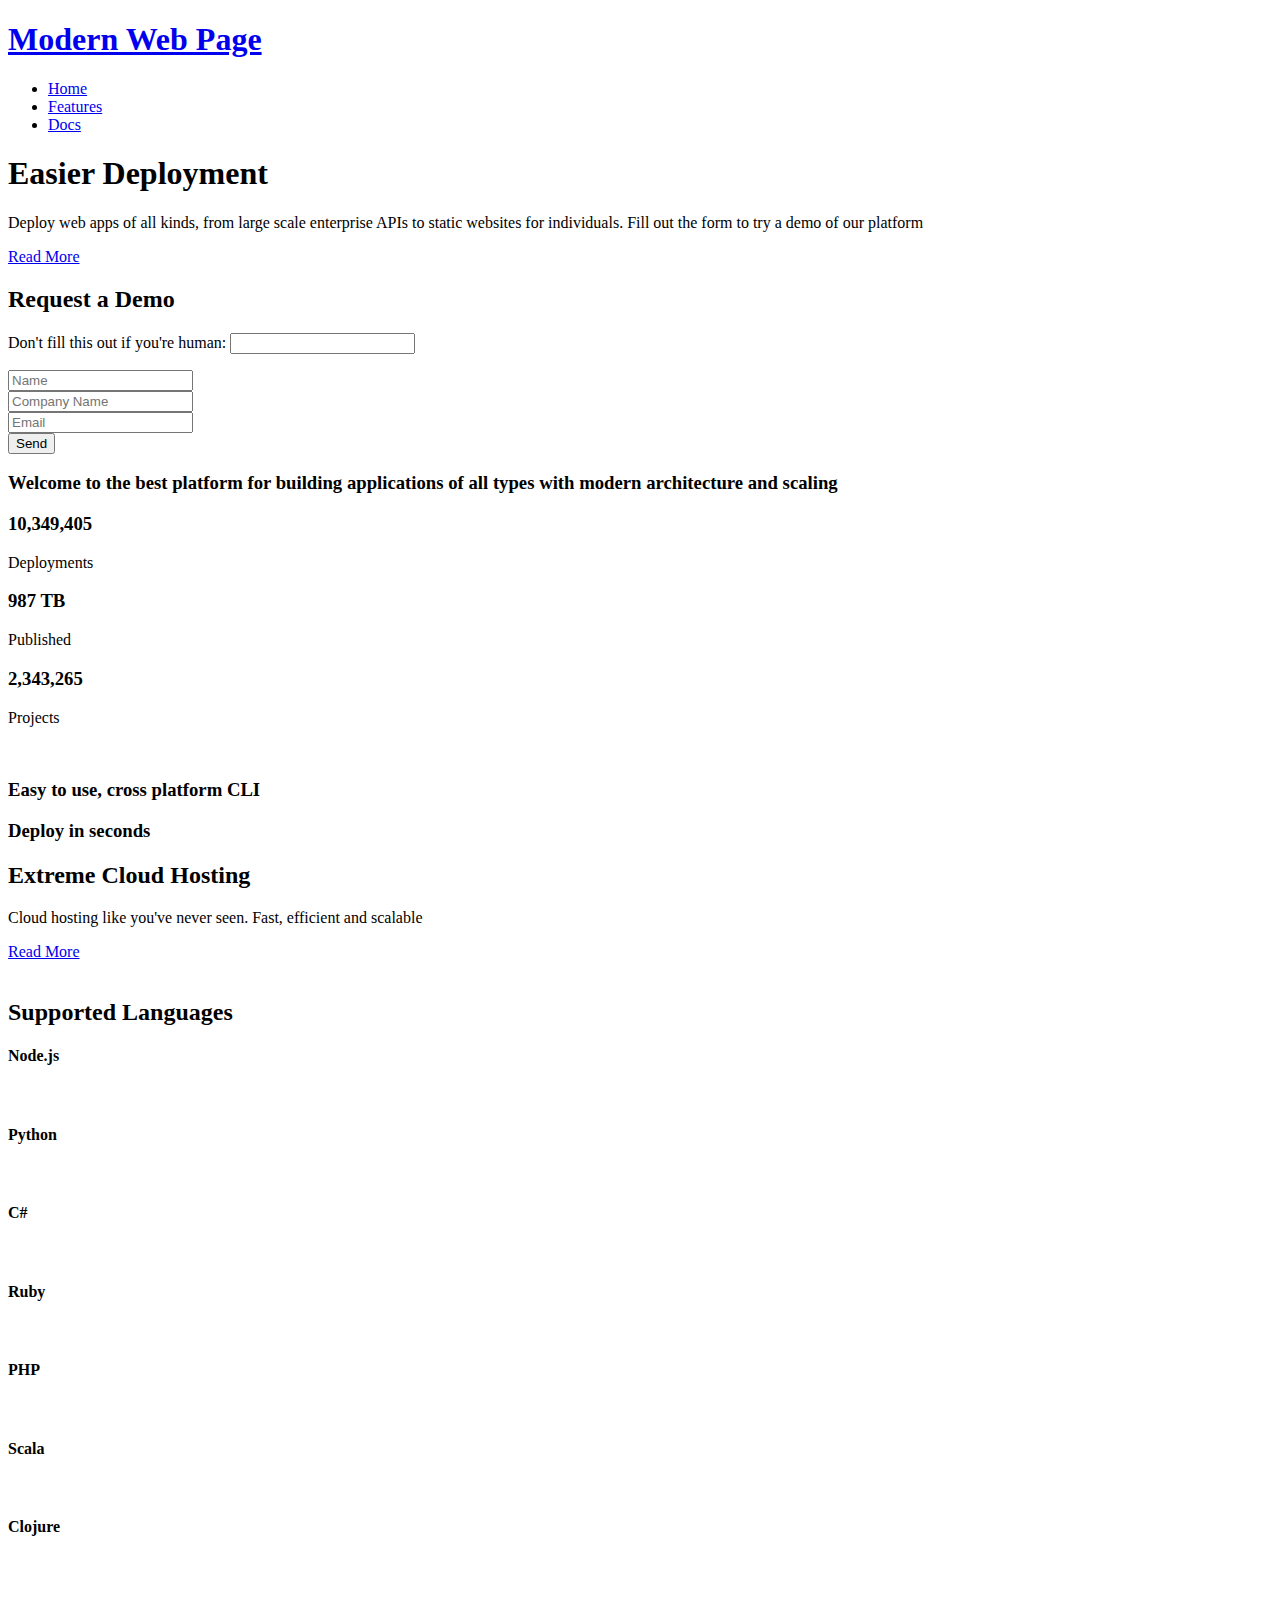
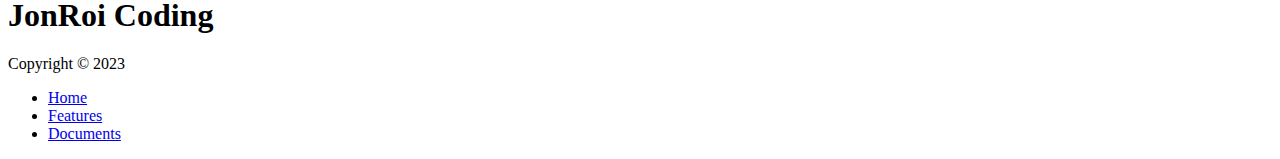
==== pages/index.html @ 2421ba7e "Initial commit" ====
<!DOCTYPE html>
<html lang="en">
  <head>
    <meta charset="UTF-8" />
    <meta name="viewport" content="width=device-width, initial-scale=1.0" />
    <link
      rel="stylesheet"
      href="/Koulujuttuja/Harjoituksia/modernweb/styles/style.css"
    />
    <link
      rel="stylesheet"
      href="/Koulujuttuja/Harjoituksia/modernweb/styles/utilities.css"
    />
    <link
      rel="stylesheet"
      href="https://cdnjs.cloudflare.com/ajax/libs/font-awesome/5.15.1/css/all.min.css"
      integrity="sha512-+4zCK9k+qNFUR5X+cKL9EIR+ZOhtIloNl9GIKS57V1MyNsYpYcUrUeQc9vNfzsWfV28IaLL3i96P9sdNyeRssA=="
      crossorigin="anonymous"
    />

    <title>Modern Web Page</title>
  </head>
  <body>
    <!-- Navbar -->

    <div class="navbar">
      <div class="container flex">
        <h1 class="logo"><a href="index.html">Modern Web Page</a></h1>
        <nav>
          <ul>
            <li><a href="index.html">Home</a></li>
            <li><a href="features.html">Features</a></li>
            <li><a href="docs.html">Docs</a></li>
          </ul>
        </nav>
      </div>
    </div>

    <!-- Showcase -->

    <section class="showcase">
      <div class="container grid">
        <div class="showcase-text">
          <h1>Easier Deployment</h1>
          <p>
            Deploy web apps of all kinds, from large scale enterprise APIs to
            static websites for individuals. Fill out the form to try a demo of
            our platform
          </p>
          <a href="features.html" class="btn btn-outline">Read More</a>
        </div>

        <div class="showcase-form card">
          <h2>Request a Demo</h2>
          <form name="contact" method="POST" netlify-honeypot="bot-field" data-netlify="true"></form>
          <input type="hidden" name="form-name" value="contact">
          <p class="hidden">
            <label>Don't fill this out if you're human: <input name="bot-field"></label>
          </p>
            <div class="form-control">
              <input type="text" name="name" placeholder="Name" required />
            </div>
            <div class="form-control">
              <input
                type="text"
                name="company"
                placeholder="Company Name"
                required
              />
            </div>
            <div class="form-control">
              <input type="email" name="email" placeholder="Email" required />
            </div>
            <input type="submit" value="Send" class="btn btn-primary" />
          </form>
        </div>
      </div>
    </section>

    <!--Stats-->

    <section class="stats">
      <div class="container">
        <h3 class="stats-heading text-center my-1">
          Welcome to the best platform for building applications of all types
          with modern architecture and scaling
        </h3>

        <div class="grid grid-3 text-center my-4">
          <div>
            <i class="fas fa-server fa-3x"></i>
            <h3>10,349,405</h3>
            <p class="text-secondary">Deployments</p>
          </div>
          <div>
            <i class="fas fa-upload fa-3x"></i>
            <h3>987 TB</h3>
            <p class="text-secondary">Published</p>
          </div>
          <div>
            <i class="fas fa-project-diagram fa-3x"></i>
            <h3>2,343,265</h3>
            <p class="text-secondary">Projects</p>
          </div>
        </div>
      </div>
    </section>

    <!-- Cli -->

    <section class="cli">
      <div class="container grid">
        <img src="/Koulujuttuja/Harjoituksia/modernweb/images/cli.png" alt="" />
        <div class="card">
          <h3>Easy to use, cross platform CLI</h3>
        </div>
        <div class="card">
          <h3>Deploy in seconds</h3>
        </div>
      </div>
    </section>

    <!-- Cloud -->

    <section class="cloud bg-primary my-2 py-2">
      <div class="container grid">
        <div class="text-center">
          <h2 class="lg">Extreme Cloud Hosting</h2>
          <p class="lead my-1">
            Cloud hosting like you've never seen. Fast, efficient and scalable
          </p>
          <a href="features.html" class="btn btn-dark">Read More</a>
        </div>
        <img src="images/cloud.png" alt="" />
      </div>
    </section>

    <!-- Languages -->

    <section class="languages">
      <h2 class="md text-center my-2">Supported Languages</h2>
      <div class="container flex">
        <div class="card">
          <h4>Node.js</h4>
          <img
            src="/Koulujuttuja/Harjoituksia/modernweb/images/node.png"
            alt=""
          />
        </div>
        <div class="card">
          <h4>Python</h4>
          <img
            src="/Koulujuttuja/Harjoituksia/modernweb/images/python.png"
            alt=""
          />
        </div>
        <div class="card">
          <h4>C#</h4>
          <img
            src="/Koulujuttuja/Harjoituksia/modernweb/images/csharp.png"
            alt=""
          />
        </div>
        <div class="card">
          <h4>Ruby</h4>
          <img
            src="/Koulujuttuja/Harjoituksia/modernweb/images/ruby.png"
            alt=""
          />
        </div>
        <div class="card">
          <h4>PHP</h4>
          <img
            src="/Koulujuttuja/Harjoituksia/modernweb/images/php.png"
            alt=""
          />
        </div>
        <div class="card">
          <h4>Scala</h4>
          <img
            src="/Koulujuttuja/Harjoituksia/modernweb/images/scala.png"
            alt=""
          />
        </div>
        <div class="card">
          <h4>Clojure</h4>
          <img
            src="/Koulujuttuja/Harjoituksia/modernweb/images/clojure.png"
            alt=""
          />
        </div>
      </div>
    </section>

    <!-- Footer -->

    <footer class="footer bg-dark py-5">
      <div class="container grid grid-3">
        <div>
          <h1>JonRoi Coding</h1>
          <p>Copyright &copy; 2023</p>
        </div>
        <nav>
          <ul>
            <li><a href="index.html">Home</a></li>
            <li><a href="features.html">Features</a></li>
            <li><a href="docs.html">Documents</a></li>
          </ul>
        </nav>
        <div class="social">
          <a
            href="https://www.linkedin.com/in/joni-roine-a71688289/"
            target="_blank"
            ><i class="fab fa-linkedin fa-2x"></i
          ></a>
          <a href="https://github.com/JoNro1" target="_blank"
            ><i class="fab fa-github fa-2x"></i
          ></a>
          <a href="https://www.instagram.com" target="_blank"
            ><i class="fab fa-instagram fa-2x"></i
          ></a>
          <a href="https://twitter.com/Nro1Jo" target="_blank"
            ><i class="fab fa-twitter fa-2x"></i
          ></a>
        </div>
      </div>
    </footer>
  </body>
</html>
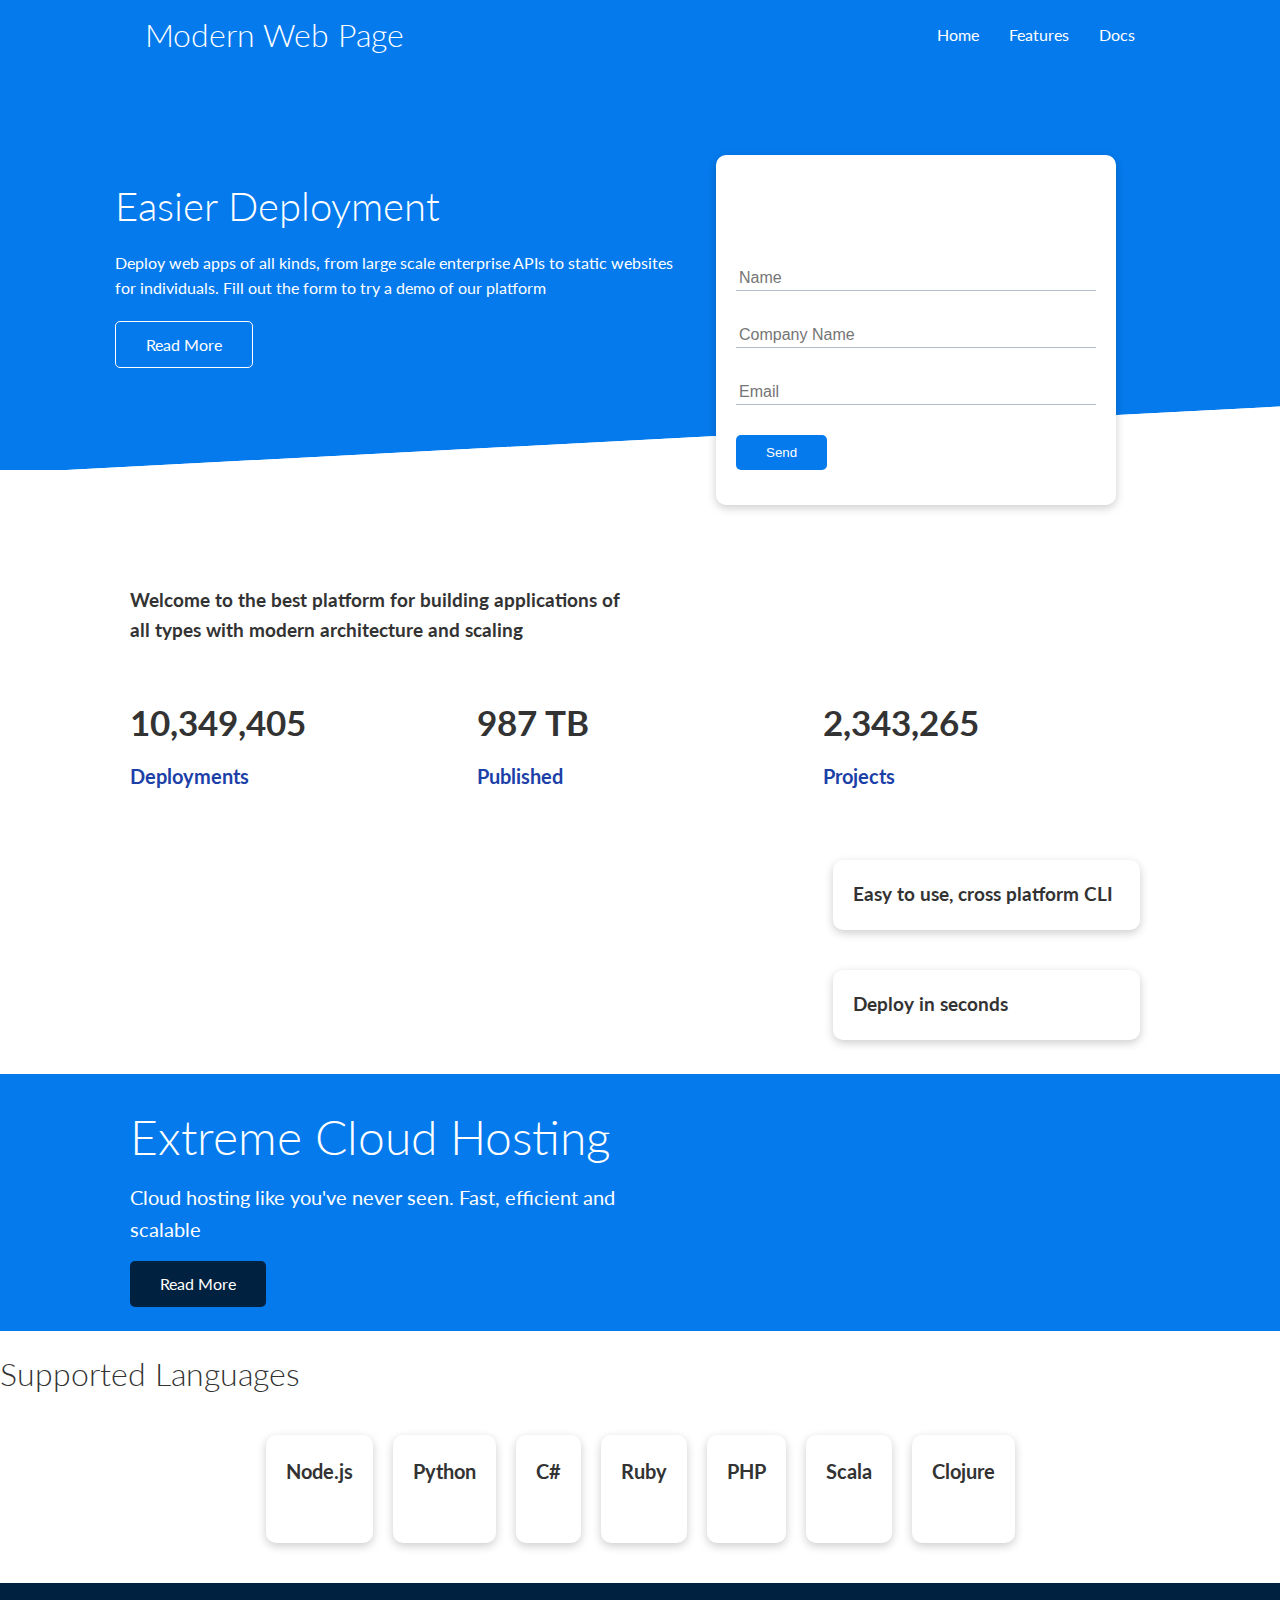
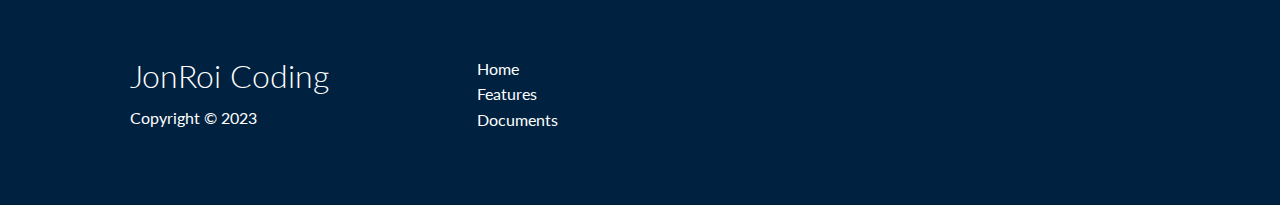
==== commit a1ea6e65: "changed incorrect styles.css filepath for docs and features page" ====
--- a/pages/index.html
+++ b/pages/index.html
@@ -1,229 +1,188 @@
 <!DOCTYPE html>
 <html lang="en">
-  <head>
-    <meta charset="UTF-8" />
-    <meta name="viewport" content="width=device-width, initial-scale=1.0" />
-    <link
-      rel="stylesheet"
-      href="/Koulujuttuja/Harjoituksia/modernweb/styles/style.css"
-    />
-    <link
-      rel="stylesheet"
-      href="/Koulujuttuja/Harjoituksia/modernweb/styles/utilities.css"
-    />
-    <link
-      rel="stylesheet"
-      href="https://cdnjs.cloudflare.com/ajax/libs/font-awesome/5.15.1/css/all.min.css"
-      integrity="sha512-+4zCK9k+qNFUR5X+cKL9EIR+ZOhtIloNl9GIKS57V1MyNsYpYcUrUeQc9vNfzsWfV28IaLL3i96P9sdNyeRssA=="
-      crossorigin="anonymous"
-    />
 
-    <title>Modern Web Page</title>
-  </head>
-  <body>
-    <!-- Navbar -->
+<head>
+  <meta charset="UTF-8" />
+  <meta name="viewport" content="width=device-width, initial-scale=1.0" />
+  <link rel="stylesheet" href="/styles/style.css" />
+  <link rel="stylesheet" href="/styles/utilities.css" />
+  <link rel="stylesheet" href="https://cdnjs.cloudflare.com/ajax/libs/font-awesome/5.15.1/css/all.min.css"
+    integrity="sha512-+4zCK9k+qNFUR5X+cKL9EIR+ZOhtIloNl9GIKS57V1MyNsYpYcUrUeQc9vNfzsWfV28IaLL3i96P9sdNyeRssA=="
+    crossorigin="anonymous" />
 
-    <div class="navbar">
-      <div class="container flex">
-        <h1 class="logo"><a href="index.html">Modern Web Page</a></h1>
-        <nav>
-          <ul>
-            <li><a href="index.html">Home</a></li>
-            <li><a href="features.html">Features</a></li>
-            <li><a href="docs.html">Docs</a></li>
-          </ul>
-        </nav>
+  <title>Modern Web Page</title>
+</head>
+
+<body>
+  <!-- Navbar -->
+
+  <div class="navbar">
+    <div class="container flex">
+      <h1 class="logo"><a href="index.html">Modern Web Page</a></h1>
+      <nav>
+        <ul>
+          <li><a href="index.html">Home</a></li>
+          <li><a href="features.html">Features</a></li>
+          <li><a href="docs.html">Docs</a></li>
+        </ul>
+      </nav>
+    </div>
+  </div>
+
+  <!-- Showcase -->
+
+  <section class="showcase">
+    <div class="container grid">
+      <div class="showcase-text">
+        <h1>Easier Deployment</h1>
+        <p>
+          Deploy web apps of all kinds, from large scale enterprise APIs to
+          static websites for individuals. Fill out the form to try a demo of
+          our platform
+        </p>
+        <a href="features.html" class="btn btn-outline">Read More</a>
       </div>
-    </div>
 
-    <!-- Showcase -->
-
-    <section class="showcase">
-      <div class="container grid">
-        <div class="showcase-text">
-          <h1>Easier Deployment</h1>
-          <p>
-            Deploy web apps of all kinds, from large scale enterprise APIs to
-            static websites for individuals. Fill out the form to try a demo of
-            our platform
-          </p>
-          <a href="features.html" class="btn btn-outline">Read More</a>
-        </div>
-
-        <div class="showcase-form card">
-          <h2>Request a Demo</h2>
-          <form name="contact" method="POST" netlify-honeypot="bot-field" data-netlify="true"></form>
+      <div class="showcase-form card">
+        <h2>Request a Demo</h2>
+        <form name="contact" method="POST" netlify-honeypot="bot-field" data-netlify="true">
           <input type="hidden" name="form-name" value="contact">
           <p class="hidden">
             <label>Don't fill this out if you're human: <input name="bot-field"></label>
           </p>
-            <div class="form-control">
-              <input type="text" name="name" placeholder="Name" required />
-            </div>
-            <div class="form-control">
-              <input
-                type="text"
-                name="company"
-                placeholder="Company Name"
-                required
-              />
-            </div>
-            <div class="form-control">
-              <input type="email" name="email" placeholder="Email" required />
-            </div>
-            <input type="submit" value="Send" class="btn btn-primary" />
-          </form>
+          <div class="form-control">
+            <input type="text" name="name" placeholder="Name" required />
+          </div>
+          <div class="form-control">
+            <input type="text" name="company" placeholder="Company Name" required />
+          </div>
+          <div class="form-control">
+            <input type="email" name="email" placeholder="Email" required />
+          </div>
+          <input type="submit" value="Send" class="btn btn-primary" />
+        </form>
+      </div>
+    </div>
+  </section>
+
+  <!--Stats-->
+
+  <section class="stats">
+    <div class="container">
+      <h3 class="stats-heading text-center my-1">
+        Welcome to the best platform for building applications of all types
+        with modern architecture and scaling
+      </h3>
+
+      <div class="grid grid-3 text-center my-4">
+        <div>
+          <i class="fas fa-server fa-3x"></i>
+          <h3>10,349,405</h3>
+          <p class="text-secondary">Deployments</p>
+        </div>
+        <div>
+          <i class="fas fa-upload fa-3x"></i>
+          <h3>987 TB</h3>
+          <p class="text-secondary">Published</p>
+        </div>
+        <div>
+          <i class="fas fa-project-diagram fa-3x"></i>
+          <h3>2,343,265</h3>
+          <p class="text-secondary">Projects</p>
         </div>
       </div>
-    </section>
+    </div>
+  </section>
 
-    <!--Stats-->
+  <!-- Cli -->
 
-    <section class="stats">
-      <div class="container">
-        <h3 class="stats-heading text-center my-1">
-          Welcome to the best platform for building applications of all types
-          with modern architecture and scaling
-        </h3>
+  <section class="cli">
+    <div class="container grid">
+      <img src="/Koulujuttuja/Harjoituksia/modernweb/images/cli.png" alt="" />
+      <div class="card">
+        <h3>Easy to use, cross platform CLI</h3>
+      </div>
+      <div class="card">
+        <h3>Deploy in seconds</h3>
+      </div>
+    </div>
+  </section>
 
-        <div class="grid grid-3 text-center my-4">
-          <div>
-            <i class="fas fa-server fa-3x"></i>
-            <h3>10,349,405</h3>
-            <p class="text-secondary">Deployments</p>
-          </div>
-          <div>
-            <i class="fas fa-upload fa-3x"></i>
-            <h3>987 TB</h3>
-            <p class="text-secondary">Published</p>
-          </div>
-          <div>
-            <i class="fas fa-project-diagram fa-3x"></i>
-            <h3>2,343,265</h3>
-            <p class="text-secondary">Projects</p>
-          </div>
-        </div>
+  <!-- Cloud -->
+
+  <section class="cloud bg-primary my-2 py-2">
+    <div class="container grid">
+      <div class="text-center">
+        <h2 class="lg">Extreme Cloud Hosting</h2>
+        <p class="lead my-1">
+          Cloud hosting like you've never seen. Fast, efficient and scalable
+        </p>
+        <a href="features.html" class="btn btn-dark">Read More</a>
       </div>
-    </section>
+      <img src="images/cloud.png" alt="" />
+    </div>
+  </section>
 
-    <!-- Cli -->
+  <!-- Languages -->
 
-    <section class="cli">
-      <div class="container grid">
-        <img src="/Koulujuttuja/Harjoituksia/modernweb/images/cli.png" alt="" />
-        <div class="card">
-          <h3>Easy to use, cross platform CLI</h3>
-        </div>
-        <div class="card">
-          <h3>Deploy in seconds</h3>
-        </div>
+  <section class="languages">
+    <h2 class="md text-center my-2">Supported Languages</h2>
+    <div class="container flex">
+      <div class="card">
+        <h4>Node.js</h4>
+        <img src="/Koulujuttuja/Harjoituksia/modernweb/images/node.png" alt="" />
       </div>
-    </section>
+      <div class="card">
+        <h4>Python</h4>
+        <img src="/Koulujuttuja/Harjoituksia/modernweb/images/python.png" alt="" />
+      </div>
+      <div class="card">
+        <h4>C#</h4>
+        <img src="/Koulujuttuja/Harjoituksia/modernweb/images/csharp.png" alt="" />
+      </div>
+      <div class="card">
+        <h4>Ruby</h4>
+        <img src="/Koulujuttuja/Harjoituksia/modernweb/images/ruby.png" alt="" />
+      </div>
+      <div class="card">
+        <h4>PHP</h4>
+        <img src="/Koulujuttuja/Harjoituksia/modernweb/images/php.png" alt="" />
+      </div>
+      <div class="card">
+        <h4>Scala</h4>
+        <img src="/Koulujuttuja/Harjoituksia/modernweb/images/scala.png" alt="" />
+      </div>
+      <div class="card">
+        <h4>Clojure</h4>
+        <img src="/Koulujuttuja/Harjoituksia/modernweb/images/clojure.png" alt="" />
+      </div>
+    </div>
+  </section>
 
-    <!-- Cloud -->
+  <!-- Footer -->
 
-    <section class="cloud bg-primary my-2 py-2">
-      <div class="container grid">
-        <div class="text-center">
-          <h2 class="lg">Extreme Cloud Hosting</h2>
-          <p class="lead my-1">
-            Cloud hosting like you've never seen. Fast, efficient and scalable
-          </p>
-          <a href="features.html" class="btn btn-dark">Read More</a>
-        </div>
-        <img src="images/cloud.png" alt="" />
+  <footer class="footer bg-dark py-5">
+    <div class="container grid grid-3">
+      <div>
+        <h1>JonRoi Coding</h1>
+        <p>Copyright &copy; 2023</p>
       </div>
-    </section>
+      <nav>
+        <ul>
+          <li><a href="index.html">Home</a></li>
+          <li><a href="features.html">Features</a></li>
+          <li><a href="docs.html">Documents</a></li>
+        </ul>
+      </nav>
+      <div class="social">
+        <a href="https://www.linkedin.com/in/joni-roine-a71688289/" target="_blank"><i
+            class="fab fa-linkedin fa-2x"></i></a>
+        <a href="https://github.com/JoNro1" target="_blank"><i class="fab fa-github fa-2x"></i></a>
+        <a href="https://www.instagram.com" target="_blank"><i class="fab fa-instagram fa-2x"></i></a>
+        <a href="https://twitter.com/Nro1Jo" target="_blank"><i class="fab fa-twitter fa-2x"></i></a>
+      </div>
+    </div>
+  </footer>
+</body>
 
-    <!-- Languages -->
-
-    <section class="languages">
-      <h2 class="md text-center my-2">Supported Languages</h2>
-      <div class="container flex">
-        <div class="card">
-          <h4>Node.js</h4>
-          <img
-            src="/Koulujuttuja/Harjoituksia/modernweb/images/node.png"
-            alt=""
-          />
-        </div>
-        <div class="card">
-          <h4>Python</h4>
-          <img
-            src="/Koulujuttuja/Harjoituksia/modernweb/images/python.png"
-            alt=""
-          />
-        </div>
-        <div class="card">
-          <h4>C#</h4>
-          <img
-            src="/Koulujuttuja/Harjoituksia/modernweb/images/csharp.png"
-            alt=""
-          />
-        </div>
-        <div class="card">
-          <h4>Ruby</h4>
-          <img
-            src="/Koulujuttuja/Harjoituksia/modernweb/images/ruby.png"
-            alt=""
-          />
-        </div>
-        <div class="card">
-          <h4>PHP</h4>
-          <img
-            src="/Koulujuttuja/Harjoituksia/modernweb/images/php.png"
-            alt=""
-          />
-        </div>
-        <div class="card">
-          <h4>Scala</h4>
-          <img
-            src="/Koulujuttuja/Harjoituksia/modernweb/images/scala.png"
-            alt=""
-          />
-        </div>
-        <div class="card">
-          <h4>Clojure</h4>
-          <img
-            src="/Koulujuttuja/Harjoituksia/modernweb/images/clojure.png"
-            alt=""
-          />
-        </div>
-      </div>
-    </section>
-
-    <!-- Footer -->
-
-    <footer class="footer bg-dark py-5">
-      <div class="container grid grid-3">
-        <div>
-          <h1>JonRoi Coding</h1>
-          <p>Copyright &copy; 2023</p>
-        </div>
-        <nav>
-          <ul>
-            <li><a href="index.html">Home</a></li>
-            <li><a href="features.html">Features</a></li>
-            <li><a href="docs.html">Documents</a></li>
-          </ul>
-        </nav>
-        <div class="social">
-          <a
-            href="https://www.linkedin.com/in/joni-roine-a71688289/"
-            target="_blank"
-            ><i class="fab fa-linkedin fa-2x"></i
-          ></a>
-          <a href="https://github.com/JoNro1" target="_blank"
-            ><i class="fab fa-github fa-2x"></i
-          ></a>
-          <a href="https://www.instagram.com" target="_blank"
-            ><i class="fab fa-instagram fa-2x"></i
-          ></a>
-          <a href="https://twitter.com/Nro1Jo" target="_blank"
-            ><i class="fab fa-twitter fa-2x"></i
-          ></a>
-        </div>
-      </div>
-    </footer>
-  </body>
-</html>
+</html>--- a/styles/style.css
+++ b/styles/style.css
@@ -0,0 +1,355 @@
+@import url("https://fonts.googleapis.com/css2?family=Lato:wght@300&display=swap");
+
+:root {
+  --primary-color: #047aed;
+  --secondary-color: #1c3fa8;
+  --dark-color: #002240;
+  --light-color: #f4f4f4;
+  --succes-color: #5cb85c;
+  --error-color: #d9534f;
+}
+* {
+  box-sizing: border-box;
+  padding: 0;
+  margin: 0;
+}
+
+body {
+  font-family: "lato", sans-serif;
+  color: #333;
+  line-height: 1.6;
+}
+
+ul {
+  list-style-type: none;
+}
+
+a {
+  text-decoration: none;
+  color: #333;
+}
+
+h1,
+h2 {
+  font-weight: 300;
+  line-height: 1.2;
+  margin: 10px 0;
+}
+p {
+  margin: 10px 0;
+}
+img {
+  width: 100%;
+}
+code,
+pre {
+  background: #333;
+  color: #fff;
+  padding: 10px;
+}
+.hidden {
+  visibility: hidden;
+  height: 0;
+}
+/*navbar*/
+.navbar {
+  background-color: var(--primary-color);
+  color: #fff;
+  height: 70px;
+}
+.navbar ul {
+  display: flex;
+}
+.navbar a {
+  color: #fff;
+  padding: 10px;
+  margin: 0 5px;
+}
+.navbar .flex {
+  justify-content: space-between;
+}
+/*showcase*/
+.showcase {
+  height: 400px;
+  background-color: var(--primary-color);
+  color: #fff;
+  position: relative;
+}
+
+.showcase h1 {
+  font-size: 40px;
+}
+.showcase p {
+  margin: 20px 0;
+}
+.showcase .grid {
+  overflow: visible;
+  grid-template-columns: 55% 45%;
+  gap: 30px;
+}
+.showcase-text {
+  animation: slideInFromLeft 1s ease-in;
+}
+.showcase-form {
+  position: relative;
+  top: 60px;
+  height: 350px;
+  width: 400px;
+  padding: 40px;
+  z-index: 100;
+  animation: slideInFromRight 1s ease-in;
+}
+.showcase-form .form-control {
+  margin: 30px 0;
+}
+.showcase-form input:focus {
+  outline: none;
+}
+.showcase-form input[type="text"],
+.showcase-form input[type="email"] {
+  border: 0;
+  border-bottom: 1px solid #b4becb;
+  width: 100%;
+  padding: 3px;
+  font-size: 16px;
+}
+.showcase::before,
+.showcase::after {
+  content: "";
+  position: absolute;
+  height: 100px;
+  bottom: -70px;
+  right: 0;
+  left: 0;
+  background-color: #fff;
+  transform: skewY(-3deg);
+  -webkit-transform: skewY(-3deg);
+  -moz-transform: skewY(-3deg);
+  -ms-transform: skewY(-3deg);
+}
+/*Stats*/
+
+.stats {
+  padding-top: 100px;
+}
+.stats-heading {
+  max-width: 500px;
+  margin: auto;
+}
+.stats .grid h3 {
+  font-size: 35px;
+}
+.stats .grid p {
+  font-size: 20px;
+  font-weight: bold;
+}
+
+.flex {
+  display: flex;
+  justify-content: center;
+  align-items: center;
+  height: 100%;
+}
+.grid {
+  display: grid;
+  grid-template-columns: repeat(2, 1fr);
+  gap: 20px;
+  justify-content: center;
+  align-items: center;
+  height: 100%;
+}
+.grid-3 {
+  grid-template-columns: repeat(3, 1fr);
+}
+/*stats*/
+.stats {
+  padding-top: 100px;
+}
+
+.stats-heading {
+  max-width: 500px;
+  margin: auto;
+}
+.stats .grid h3 {
+  font-size: 35px;
+}
+.stats .grid p {
+  font-size: 20px;
+  font-weight: bold;
+}
+/*cli */
+
+.cli .grid {
+  grid-template-columns: repeat(3, 1fr);
+  grid-template-rows: repeat(2, 1fr);
+}
+
+.cli .grid > *:first-child {
+  grid-column: 1 / span 2;
+  grid-row: 1 / span 2;
+}
+
+/*cloud*/
+.cloud .grid {
+  grid-template-columns: (4fr, 3fr);
+}
+
+/*Languages*/
+
+.languages .flex {
+  flex-wrap: wrap;
+}
+.languages .card {
+  text-align: center;
+  margin: 18px 10px 40px;
+  transition: transform 0.2s ease-in;
+}
+.languages .card h4 {
+  font-size: 20px;
+  margin-bottom: 10px;
+}
+.languages .card:hover {
+  transform: translateY(-15px);
+}
+
+/*Features*/
+
+.features-head img,
+.features-head img {
+  width: 200px;
+  justify-self: flex-end;
+}
+.features-sub-head img {
+  width: 300px;
+  justify-self: flex-end;
+}
+.features-main .card > i {
+  margin-right: 20px;
+}
+.features-main .grid {
+  padding: 30px;
+}
+.features-main .grid > *:first-child {
+  grid-column: 1 / span 3;
+}
+.features-main .grid > *:nth-child(2) {
+  grid-column: 1 / span 2;
+}
+/*Docs*/
+.docs-main h3 {
+  margin: 20px;
+}
+.docs-main .grid {
+  grid-template-columns: 1fr 2fr;
+  align-items: flex-start;
+}
+.docs-main nav {
+  font-size: 17px;
+  padding-bottom: 5px;
+  margin-bottom: 5px;
+  border-bottom: 1px #ccc solid;
+}
+.docs-main a:hover {
+  font-weight: bold;
+}
+/*Footer*/
+.footer .social a {
+  margin: 0 10px;
+}
+/*Animation*/
+@keyframes slideInFromLeft {
+  0% {
+    transform: translateX(-100%);
+  }
+
+  100% {
+    transform: translateX(0);
+  }
+}
+@keyframes slideInFromRight {
+  0% {
+    transform: translateX(100%);
+  }
+
+  100% {
+    transform: translateX(0);
+  }
+}
+@keyframes slideInFromTop {
+  0% {
+    transform: translateY(-100%);
+  }
+
+  100% {
+    transform: translateX(0);
+  }
+}
+@keyframes slideInFromBottom {
+  0% {
+    transform: translateY(100%);
+  }
+
+  100% {
+    transform: translateX(0);
+  }
+}
+
+/*Tablets and under*/
+@media (max-width: 768px) {
+  .grid,
+  .showcase .grid,
+  .stats .grid,
+  .cli .grid,
+  .cloud .grid,
+  .features-main .grid,
+  .docs-main .grid {
+    grid-template-columns: 1fr;
+    grid-row: 1fr;
+  }
+  .showcase {
+    height: auto;
+  }
+  .showcase-text {
+    text-align: center;
+    margin-top: 40px;
+    animation: slideInFromTop 1s ease-in;
+  }
+  .showcase-form {
+    justify-self: center;
+    margin: auto;
+    animation: slideInFromBottom 1s ease-in;
+  }
+  .cli .grid > *:first-child {
+    grid-column: 1;
+    grid-row: 1;
+  }
+  .features-head,
+  .features-sub-head,
+  .docs-head {
+    text-align: center;
+  }
+
+  .features-head img,
+  .features-sub-head img,
+  .docs-head img {
+    justify-self: center;
+  }
+  .features-main .grid > *:first-child,
+  .features-main .grid > *:nth-child(2) {
+    grid-column: 1;
+  }
+
+  /*Mobile*/
+  @media (max-width: 500px) {
+    .navbar {
+      height: 110px;
+    }
+    .navbar .flex {
+      flex-direction: column;
+    }
+    .navbar ul {
+      padding: 10px;
+      background-color: rgba(0, 0, 0, 0.1);
+    }
+  }
+}
--- a/styles/utilities.css
+++ b/styles/utilities.css
@@ -0,0 +1,190 @@
+.container {
+  max-width: 1100px;
+  margin: 0 auto;
+  overflow: auto;
+  padding: 0 40px;
+}
+.card {
+  background-color: #fff;
+  border-radius: 10px;
+  box-shadow: 0 3px 10px rgba(0, 0, 0, 0.2);
+  padding: 20px;
+  margin: 10px;
+  /* Backgrouds & colored buttons */
+}
+.btn {
+  display: inline-block;
+  padding: 10px 30px;
+  cursor: pointer;
+  background: var(--primary-color);
+  color: #fff;
+  border: none;
+  border-radius: 5px;
+}
+.btn-outline {
+  background-color: transparent;
+  border: 1px solid #fff;
+}
+.btn:hover {
+  transform: scale(0.98);
+}
+.bg-primary,
+.btn-primary {
+  background-color: var(--primary-color);
+  color: #fff;
+}
+
+.bg-secondary,
+.btn-secondary {
+  background-color: var(--secondary-color);
+  color: #fff;
+}
+.bg-dark,
+.btn-dark {
+  background-color: var(--dark-color);
+  color: #fff;
+}
+.bg-light,
+.btn-light {
+  background-color: var(--light-color);
+  color: #333;
+}
+.bg-primary a,
+.btn-primary a,
+.bg-secondary a,
+.btn-secondary a,
+.bg-dark a,
+.btn-dark a {
+  color: #fff;
+}
+/*Alert*/
+.alert {
+  background-color: var(--light-color);
+  padding: 10px 20px;
+  font-weight: bold;
+  margin: 15px;
+}
+.alert i {
+  margin-right: 10px;
+}
+.alert-succecs {
+  background-color: var(--success-color);
+  color: #fff;
+}
+.alert-succecs {
+  background-color: var(--error-color);
+  color: #fff;
+}
+/*Text colors*/
+.text-primary {
+  color: var(--primary-color);
+}
+
+.text-secondary {
+  color: var(--secondary-color);
+}
+.text-dark {
+  color: var(--dark-color);
+}
+.text-light {
+  color: var(--light-color);
+}
+/*Text sizes*/
+.lead {
+  font-size: 20px;
+}
+.sm {
+  font-size: 1rem;
+}
+.md {
+  font-size: 2rem;
+}
+.lg {
+  font-size: 3rem;
+}
+.xl {
+  font-size: 4rem;
+}
+.text.center {
+  text-align: center;
+}
+.flex {
+  display: flex;
+  justify-content: center;
+  align-items: center;
+  height: 100%;
+}
+.grid {
+  display: grid;
+  grid-template-columns: repeat(2, 1fr);
+  gap: 20px;
+  justify-content: center;
+  align-items: center;
+  height: 100%;
+}
+.grid-3 {
+  grid-template-columns: repeat(3, 1fr);
+}
+
+/*margin*/
+.my-1 {
+  margin: 1rem 0;
+}
+.my-2 {
+  margin: 1.5rem 0;
+}
+.my-3 {
+  margin: 2rem 0;
+}
+.my-4 {
+  margin: 3rem 0;
+}
+.my-5 {
+  margin: 4rem 0;
+}
+.m-1 {
+  margin: 1rem;
+}
+.m-2 {
+  margin: 1.5rem;
+}
+.m-3 {
+  margin: 2rem;
+}
+.m-4 {
+  margin: 3rem;
+}
+.m-5 {
+  margin: 4rem;
+}
+/*padding*/
+.py-1 {
+  padding: 1rem 0;
+}
+.py-2 {
+  padding: 1.5rem 0;
+}
+.py-3 {
+  padding: 2rem 0;
+}
+.py-4 {
+  padding: 3rem 0;
+}
+.py-5 {
+  padding: 4rem 0;
+}
+.p-1 {
+  padding: 1rem;
+}
+.p-2 {
+  padding: 1.5rem;
+}
+.p-3 {
+  padding: 2rem;
+}
+.p-4 {
+  padding: 3rem;
+}
+.p-5 {
+  padding: 4rem;
+}
